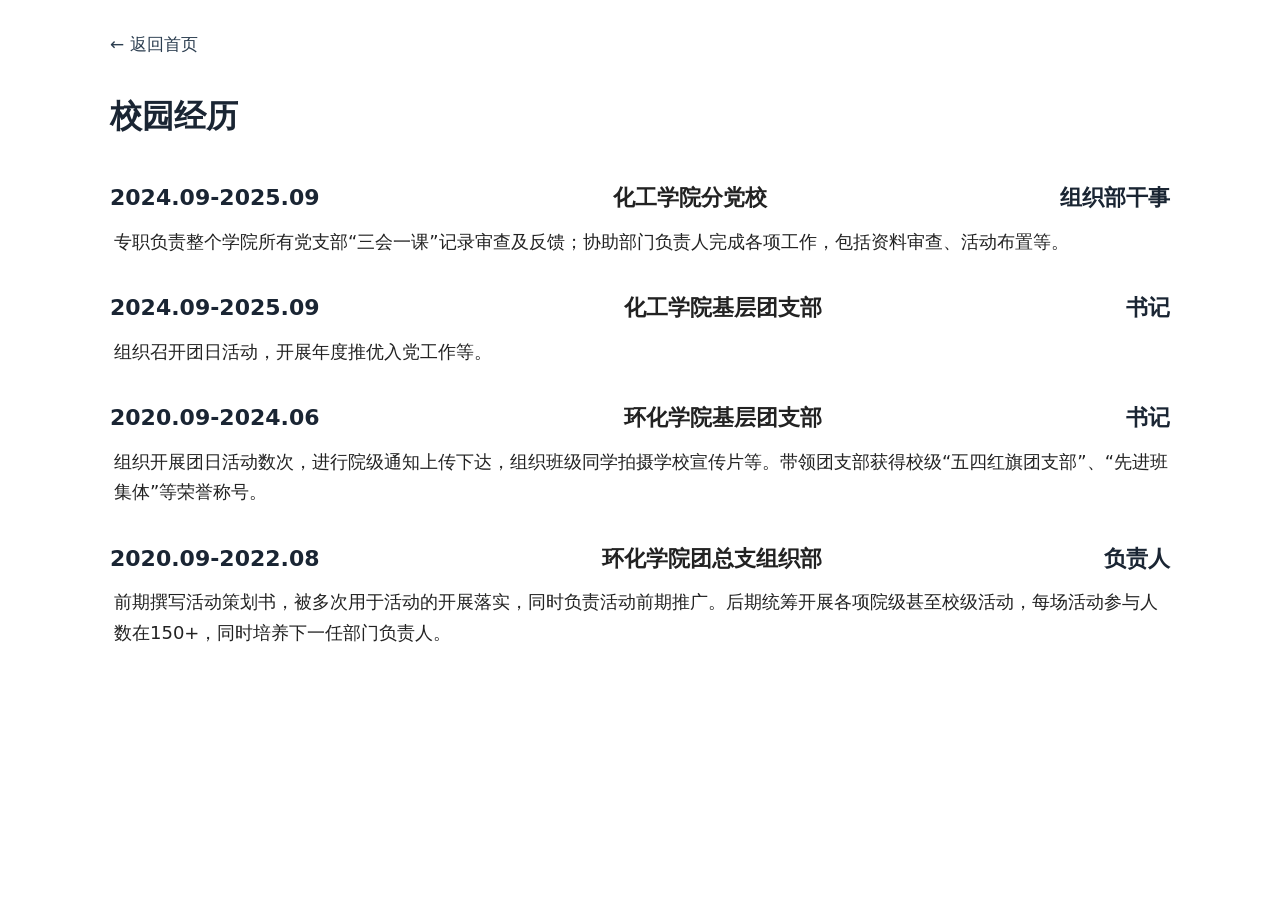
==== campus.html @ 0436482c "Add campus experience HTML page" ====
<!DOCTYPE html>
<html lang="zh-CN">
<head>
    <meta charset="UTF-8">
    <meta name="viewport" content="width=device-width, initial-scale=1.0">
    <title>校园经历 | Maggy Sun</title>
    <style>
       *{box-sizing:border-box;margin:0;padding:0;}
        body{font-family:system-ui, sans-serif;line-height:1.7;max-width:1100px;margin:0 auto;padding:30px 20px;color:#222;}
        .back-link a{display:inline-block;margin-bottom:30px;color:#2c3e50;font-size:17px;text-decoration:none;}
        .back-link a:hover{text-decoration:underline;}
        h1{font-size:32px;margin-bottom:36px;color:#1a2533;}
        .item{margin-bottom:32px;}
        .item-header{display:flex;justify-content:space-between;align-items:center;margin-bottom:10px;}
        .time{font-size:22px;font-weight:bold;color:#1a2533;}
        .title{font-size:22px;font-weight:bold;text-align:center;flex:1;padding:0 12px;}
        .tag{font-size:22px;font-weight:bold;color:#1a2533;}
        .content{padding-left:4px;font-size:18px;}
    </style>
</head>
<body>
    <div class="back-link">
        <a href="index.html">← 返回首页</a>
    </div>

    <h1>校园经历</h1>

    <div class="item">
        <div class="item-header">
            <span class="time">2024.09‑2025.09</span>
            <span class="title">化工学院分党校</span>
            <span class="tag">组织部干事</span>
        </div>
        <div class="content">
            <p>专职负责整个学院所有党支部“三会一课”记录审查及反馈；协助部门负责人完成各项工作，包括资料审查、活动布置等。</p>
        </div>
    </div>

    <div class="item">
        <div class="item-header">
            <span class="time">2024.09‑2025.09</span>
            <span class="title">化工学院基层团支部</span>
            <span class="tag">书记</span>
        </div>
        <div class="content">
            <p>组织召开团日活动，开展年度推优入党工作等。</p>
        </div>
    </div>

    <div class="item">
        <div class="item-header">
            <span class="time">2020.09‑2024.06</span>
            <span class="title">环化学院基层团支部</span>
            <span class="tag">书记</span>
        </div>
        <div class="content">
            <p>组织开展团日活动数次，进行院级通知上传下达，组织班级同学拍摄学校宣传片等。带领团支部获得校级“五四红旗团支部”、“先进班集体”等荣誉称号。</p>
        </div>
    </div>
 
  <div class="item">
        <div class="item-header">
            <span class="time">2020.09‑2022.08</span>
            <span class="title">环化学院团总支组织部</span>
            <span class="tag">负责人</span>
        </div>
        <div class="content">
            <p>前期撰写活动策划书，被多次用于活动的开展落实，同时负责活动前期推广。后期统筹开展各项院级甚至校级活动，每场活动参与人数在150+，同时培养下一任部门负责人。</p>
        </div>
    </div>
</body>
</html>
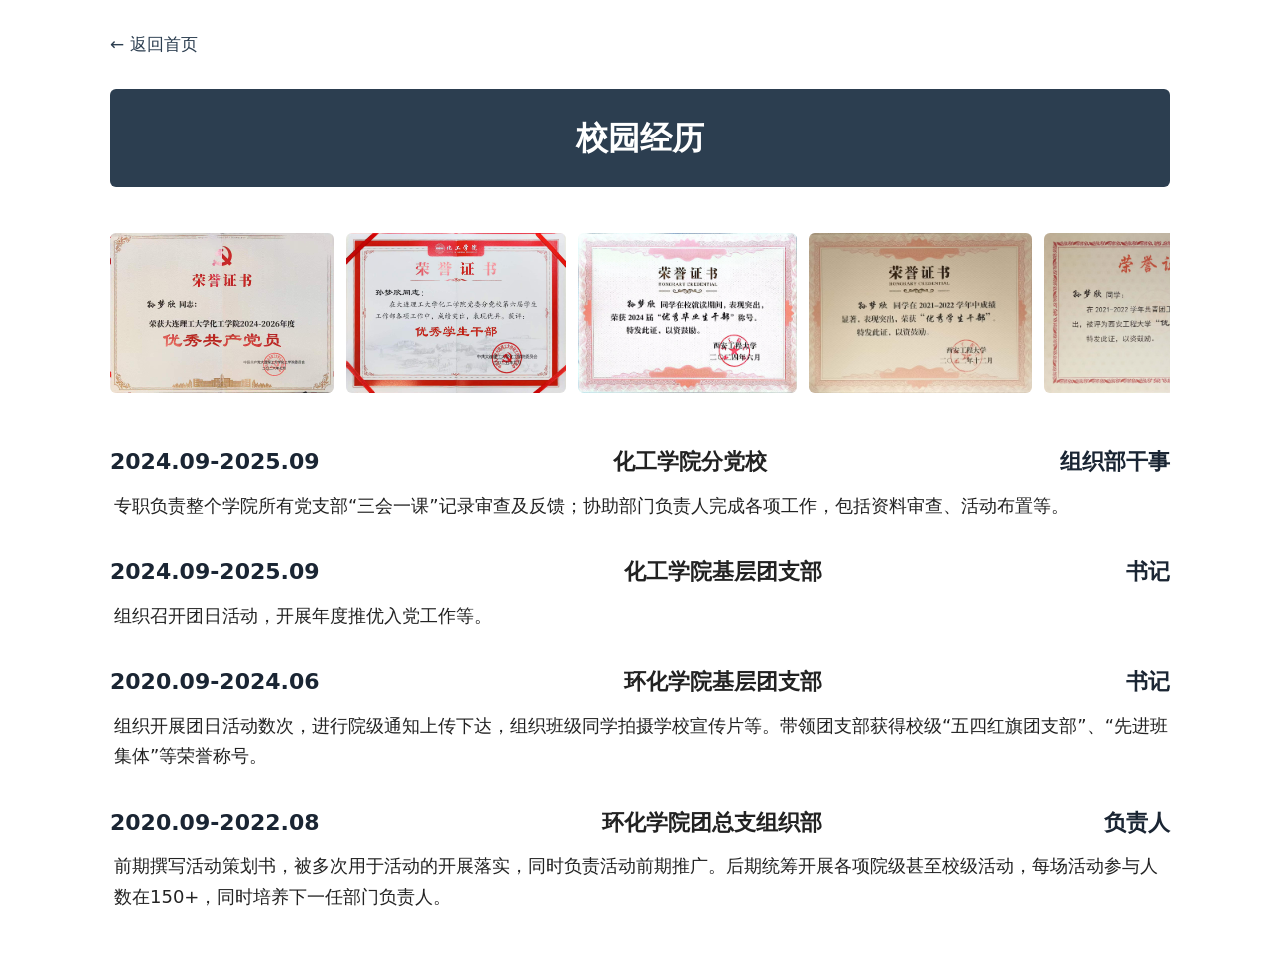
==== commit 69333b15: "Enhance campus.html with title bar and scroll section Added a page title bar and a certificate scrol" ====
--- a/campus.html
+++ b/campus.html
@@ -4,12 +4,55 @@
     <meta charset="UTF-8">
     <meta name="viewport" content="width=device-width, initial-scale=1.0">
     <title>校园经历 | Maggy Sun</title>
-    <style>
-       *{box-sizing:border-box;margin:0;padding:0;}
+  <style>
+        *{box-sizing:border-box;margin:0;padding:0;}
         body{font-family:system-ui, sans-serif;line-height:1.7;max-width:1100px;margin:0 auto;padding:30px 20px;color:#222;}
         .back-link a{display:inline-block;margin-bottom:30px;color:#2c3e50;font-size:17px;text-decoration:none;}
         .back-link a:hover{text-decoration:underline;}
-        h1{font-size:32px;margin-bottom:36px;color:#1a2533;}
+
+        /* 深蓝色标题框 */
+        .page-title-bar{
+            background-color:#2c3e50;
+            color:#ffffff;
+            text-align:center;
+            padding:22px;
+            border-radius:6px;
+            margin-bottom:36px;
+        }
+        .page-title-bar h1{
+            font-size:32px;
+            margin:0;
+        }
+
+        /* 自动滚动外层容器 */
+        .cert-scroll-wrap{
+            width:100%;
+            overflow:hidden;
+            padding:10px 0 20px 0;
+            margin-bottom:30px;
+        }
+        /* 滚动动画容器，复制一份图片实现无缝循环 */
+        .scroll-inner{
+            display:flex;
+            gap:12px;
+            animation: autoScroll 25s linear infinite;
+        }
+        /* 鼠标悬浮暂停滚动 */
+        .cert-scroll-wrap:hover .scroll-inner{
+            animation-play-state: paused;
+        }
+        .scroll-inner img{
+            height:160px;
+            border-radius:6px;
+            object-fit:contain;
+            flex-shrink:0;
+        }
+        /* 自动滚动动画 */
+        @keyframes autoScroll {
+            0% {transform: translateX(0);}
+            100% {transform: translateX(-50%);}
+        }
+
         .item{margin-bottom:32px;}
         .item-header{display:flex;justify-content:space-between;align-items:center;margin-bottom:10px;}
         .time{font-size:22px;font-weight:bold;color:#1a2533;}
@@ -23,8 +66,31 @@
         <a href="index.html">← 返回首页</a>
     </div>
 
-    <h1>校园经历</h1>
+   <div class="page-title-bar">
+     <h1>校园经历</h1>
+</div>
 
+    <!-- 自动无缝轮播证书区域 -->
+    <div class="cert-scroll-wrap">
+        <div class="scroll-inner">
+            <!-- 第一组6张证书 -->
+            <img src="campus1.jpg" alt="证书">
+            <img src="campus2.jpg" alt="证书">
+            <img src="campus-xpu1.jpg" alt="证书">
+            <img src="campus-xpu2.jpg" alt="证书">
+            <img src="campus-xpu3.jpg" alt="证书">
+            <img src="campus-xpu4.jpg" alt="证书">
+            <img src="campus-xpu5.jpg" alt="证书">
+            <!-- 复制一遍，实现无缝衔接，不要删减 -->
+            <img src="campus1.jpg" alt="证书">
+            <img src="campus2.jpg" alt="证书">
+            <img src="campus-xpu1.jpg" alt="证书">
+            <img src="campus-xpu2.jpg" alt="证书">
+            <img src="campus-xpu3.jpg" alt="证书">
+            <img src="campus-xpu4.jpg" alt="证书">
+            <img src="campus-xpu5.jpg" alt="证书">
+        </div>
+    </div>
     <div class="item">
         <div class="item-header">
             <span class="time">2024.09‑2025.09</span>
